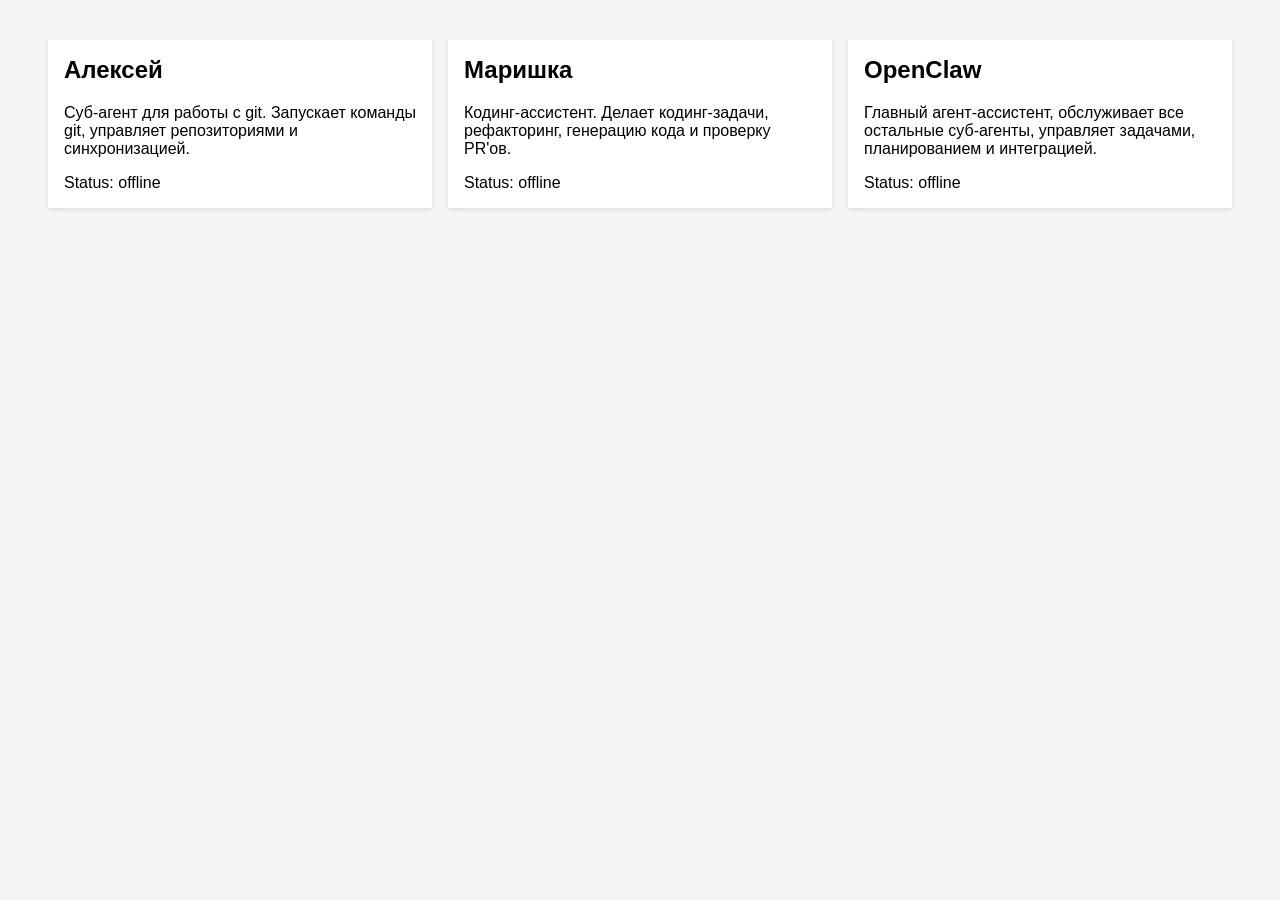
==== index.html @ 2d075dc1 "Add online/offline status display" ====
<!DOCTYPE html>
<html lang="ru">
<head>
  <meta charset="UTF-8">
  <title>Agents Site</title>
  <style>
    body {font-family: Arial, sans-serif; margin:0; padding:0; background:#f5f5f5;}
    .container {display:flex; max-width:1200px; margin:auto; padding:2rem;}
    .col {flex:1; background:#fff; margin:0.5rem; padding:1rem; box-shadow:0 2px 5px rgba(0,0,0,0.1);}
    h2 {margin-top:0;}
  </style>
</head>
<body>
  <div class="container">
    <div class="col">
      <h2>Алексей</h2>
      <p>Суб‑агент для работы с git. Запускает команды git, управляет репозиториями и синхронизацией.</p>
    </div>
    <div class="col">
      <h2>Маришка</h2>
      <p>Кодинг‑ассистент. Делает кодинг‑задачи, рефакторинг, генерацию кода и проверку PR'ов.</p>
    </div>
    <div class="col">
      <h2>OpenClaw</h2>
      <p>Главный агент‑ассистент, обслуживает все остальные суб‑агенты, управляет задачами, планированием и интеграцией.</p>
          </div>
    </div>
    <script>
      fetch('status.json')
        .then(r=>r.json())
        .then(status=>{
          document.querySelectorAll('.col').forEach(col=>{
            const agent = col.querySelector('h2').innerText.trim();
            const span = document.createElement('span');
            span.style.display='block';
            span.style.marginTop='0.5rem';
            const state = status[agent]||'offline';
            span.textContent = `Status: ${state}`;
            col.appendChild(span);
          });
        });
    </script>
</body>
</html>
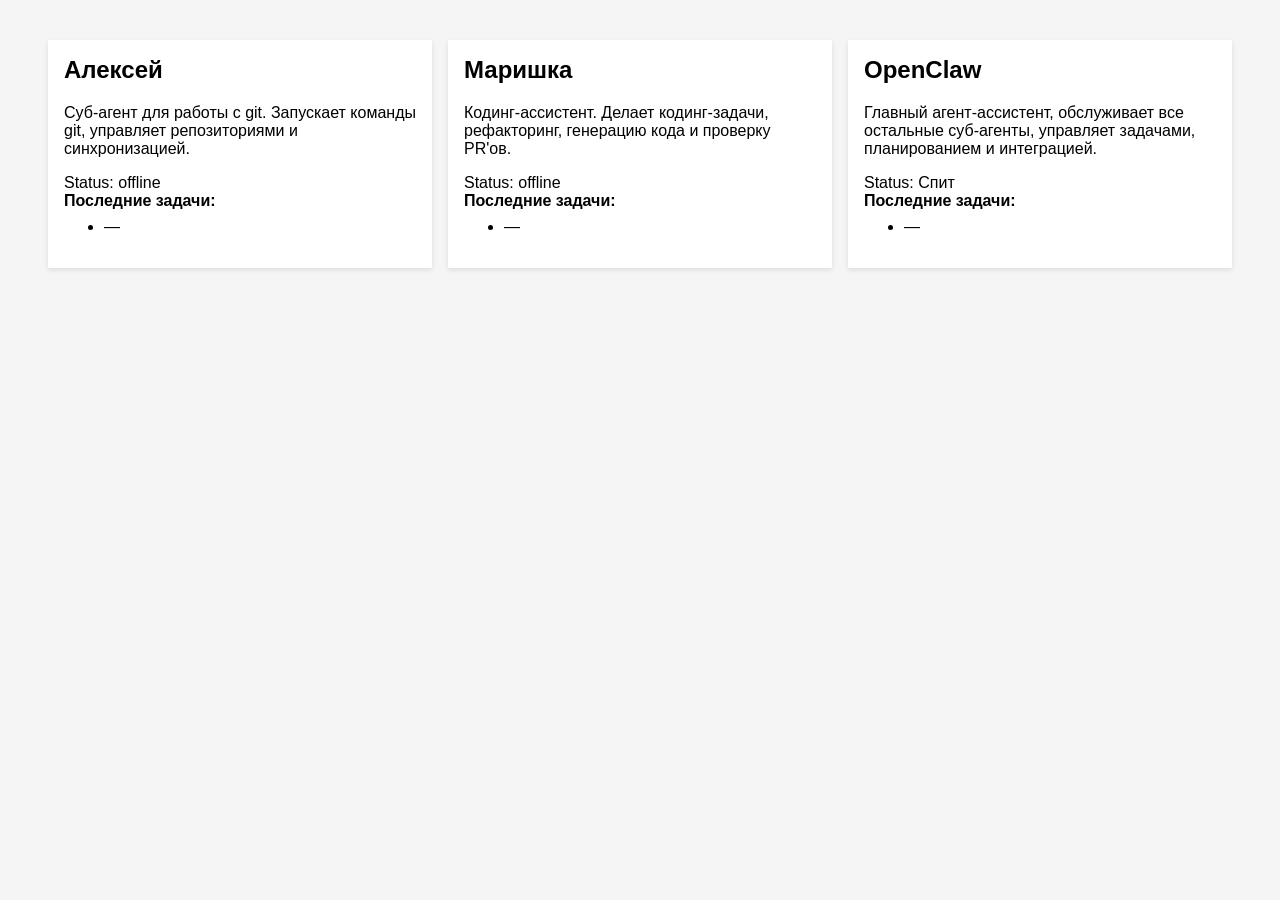
==== commit 21f415c5: "Show task columns with placeholders" ====
--- a/index.html
+++ b/index.html
@@ -26,6 +26,7 @@
           </div>
     </div>
     <script>
+      // Load status
       fetch('status.json')
         .then(r=>r.json())
         .then(status=>{
@@ -39,6 +40,33 @@
             col.appendChild(span);
           });
         });
+      // Load recent tasks (always show column)
+      fetch('tasks.json')
+        .then(r=>r.json())
+        .then(tasks=>{
+          document.querySelectorAll('.col').forEach(col=>{
+            const agent = col.querySelector('h2').innerText.trim();
+            const header = document.createElement('strong');
+            header.textContent='Последние задачи:';
+            col.appendChild(header);
+            const list = document.createElement('ul');
+            list.style.marginTop='0.5rem';
+            const arr = tasks[agent]||[];
+            // Populate list (may be empty)
+            arr.forEach(item=>{
+              const li = document.createElement('li');
+              li.textContent = item;
+              list.appendChild(li);
+            });
+            // If no tasks, add placeholder
+            if(arr.length===0){
+              const li = document.createElement('li');
+              li.textContent='—';
+              list.appendChild(li);
+            }
+            col.appendChild(list);
+          });
+        });
     </script>
 </body>
 </html>
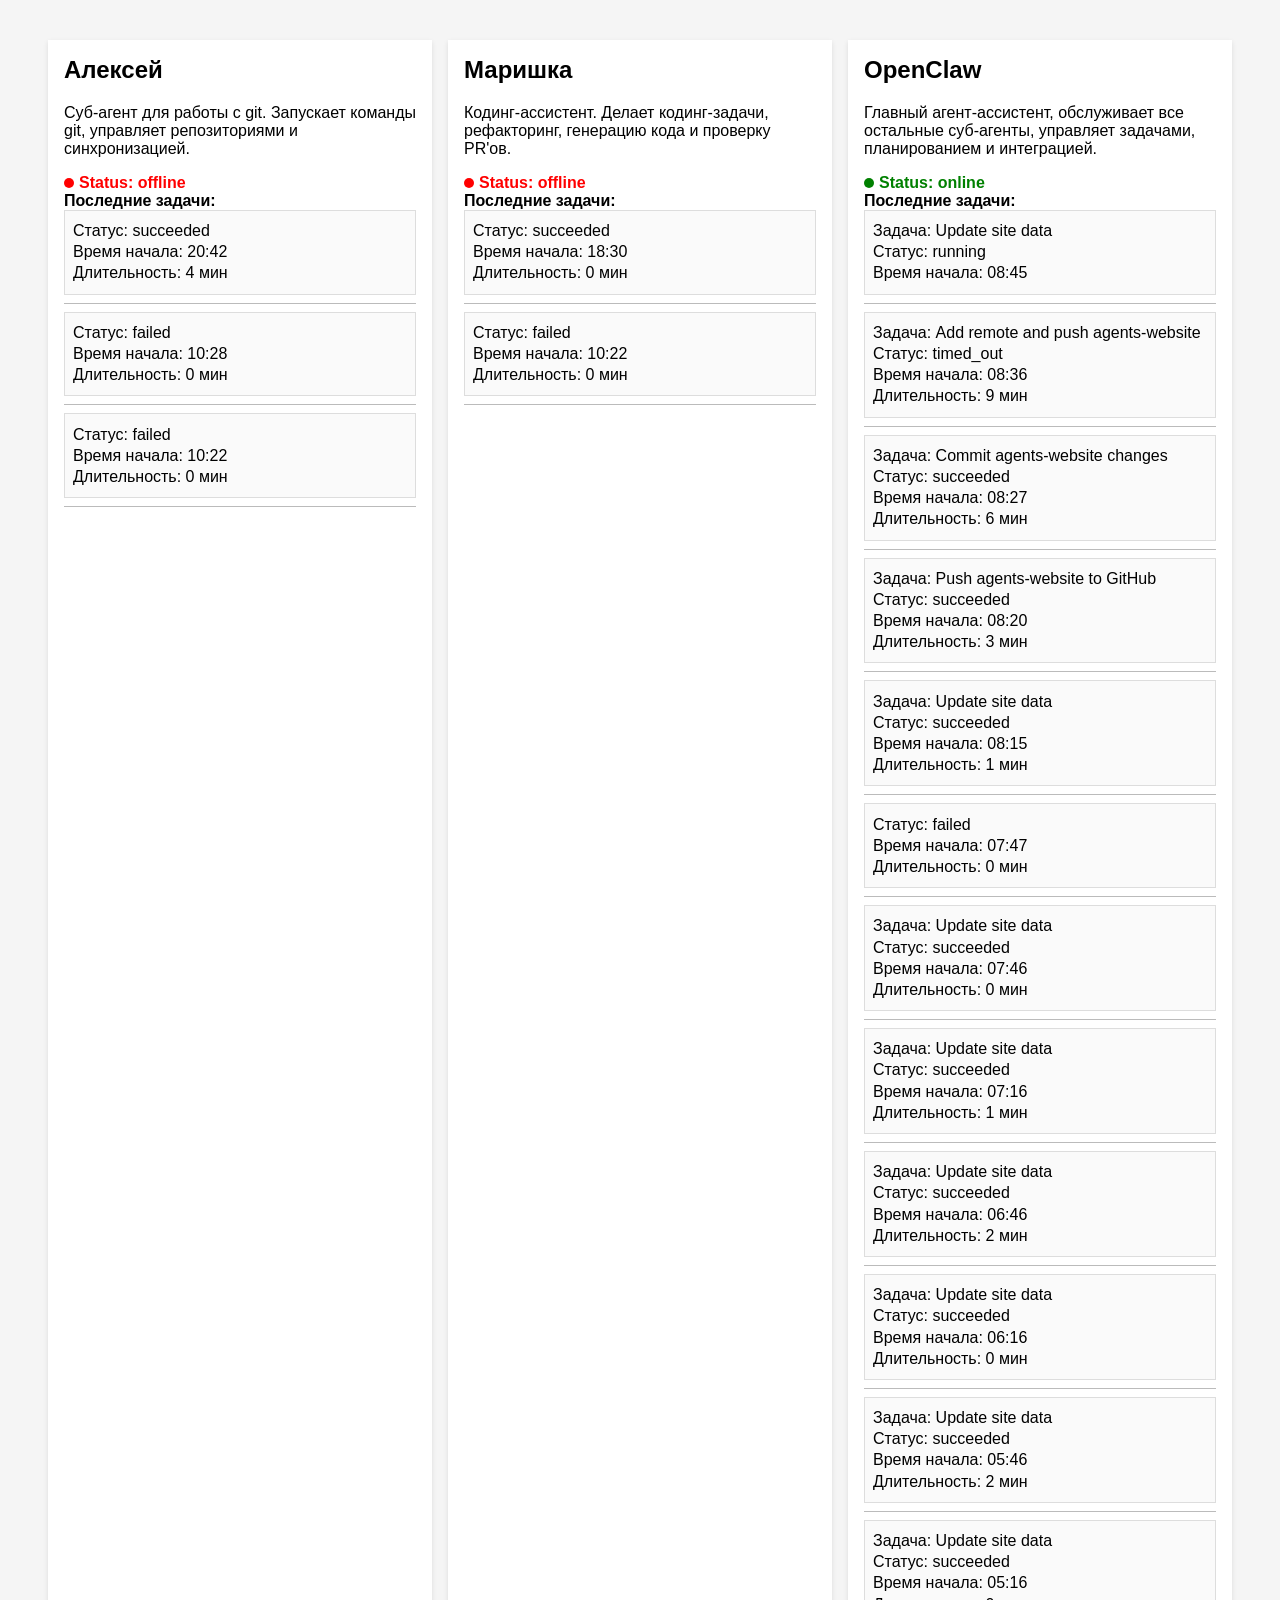
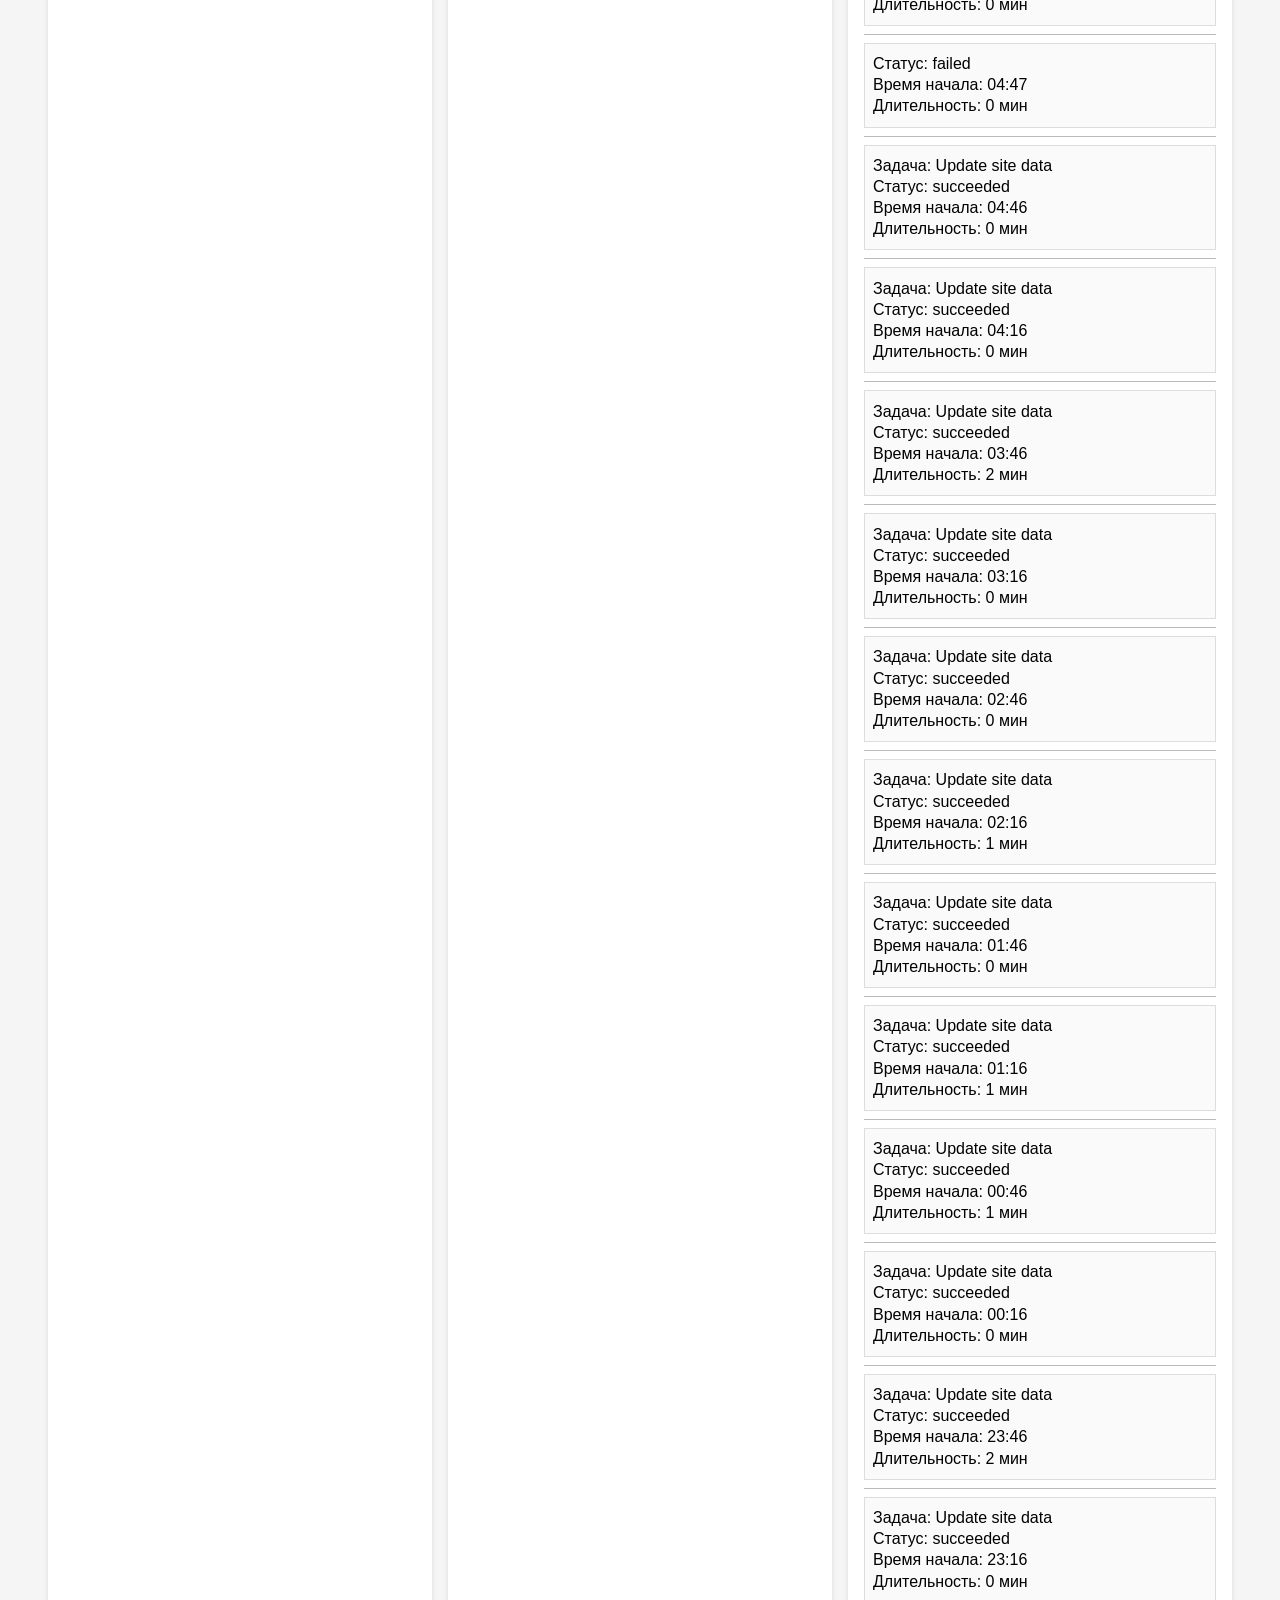
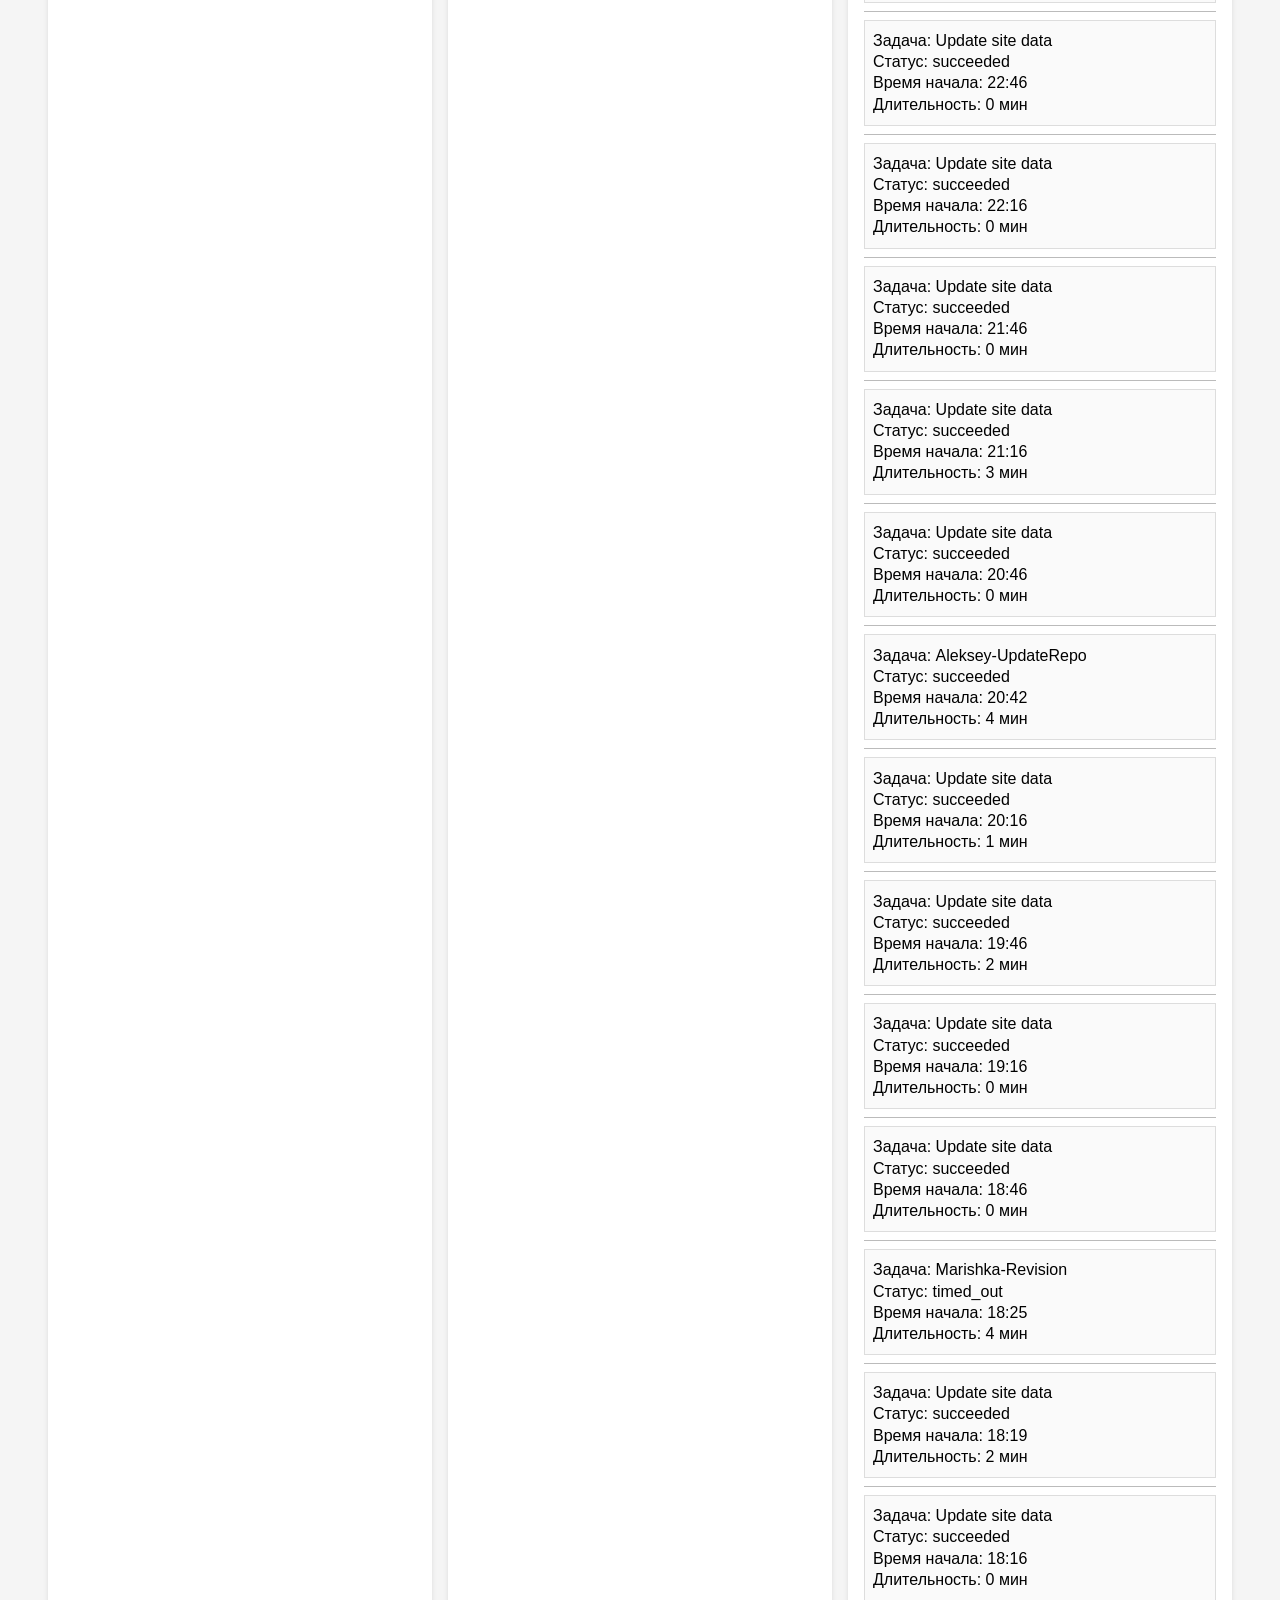
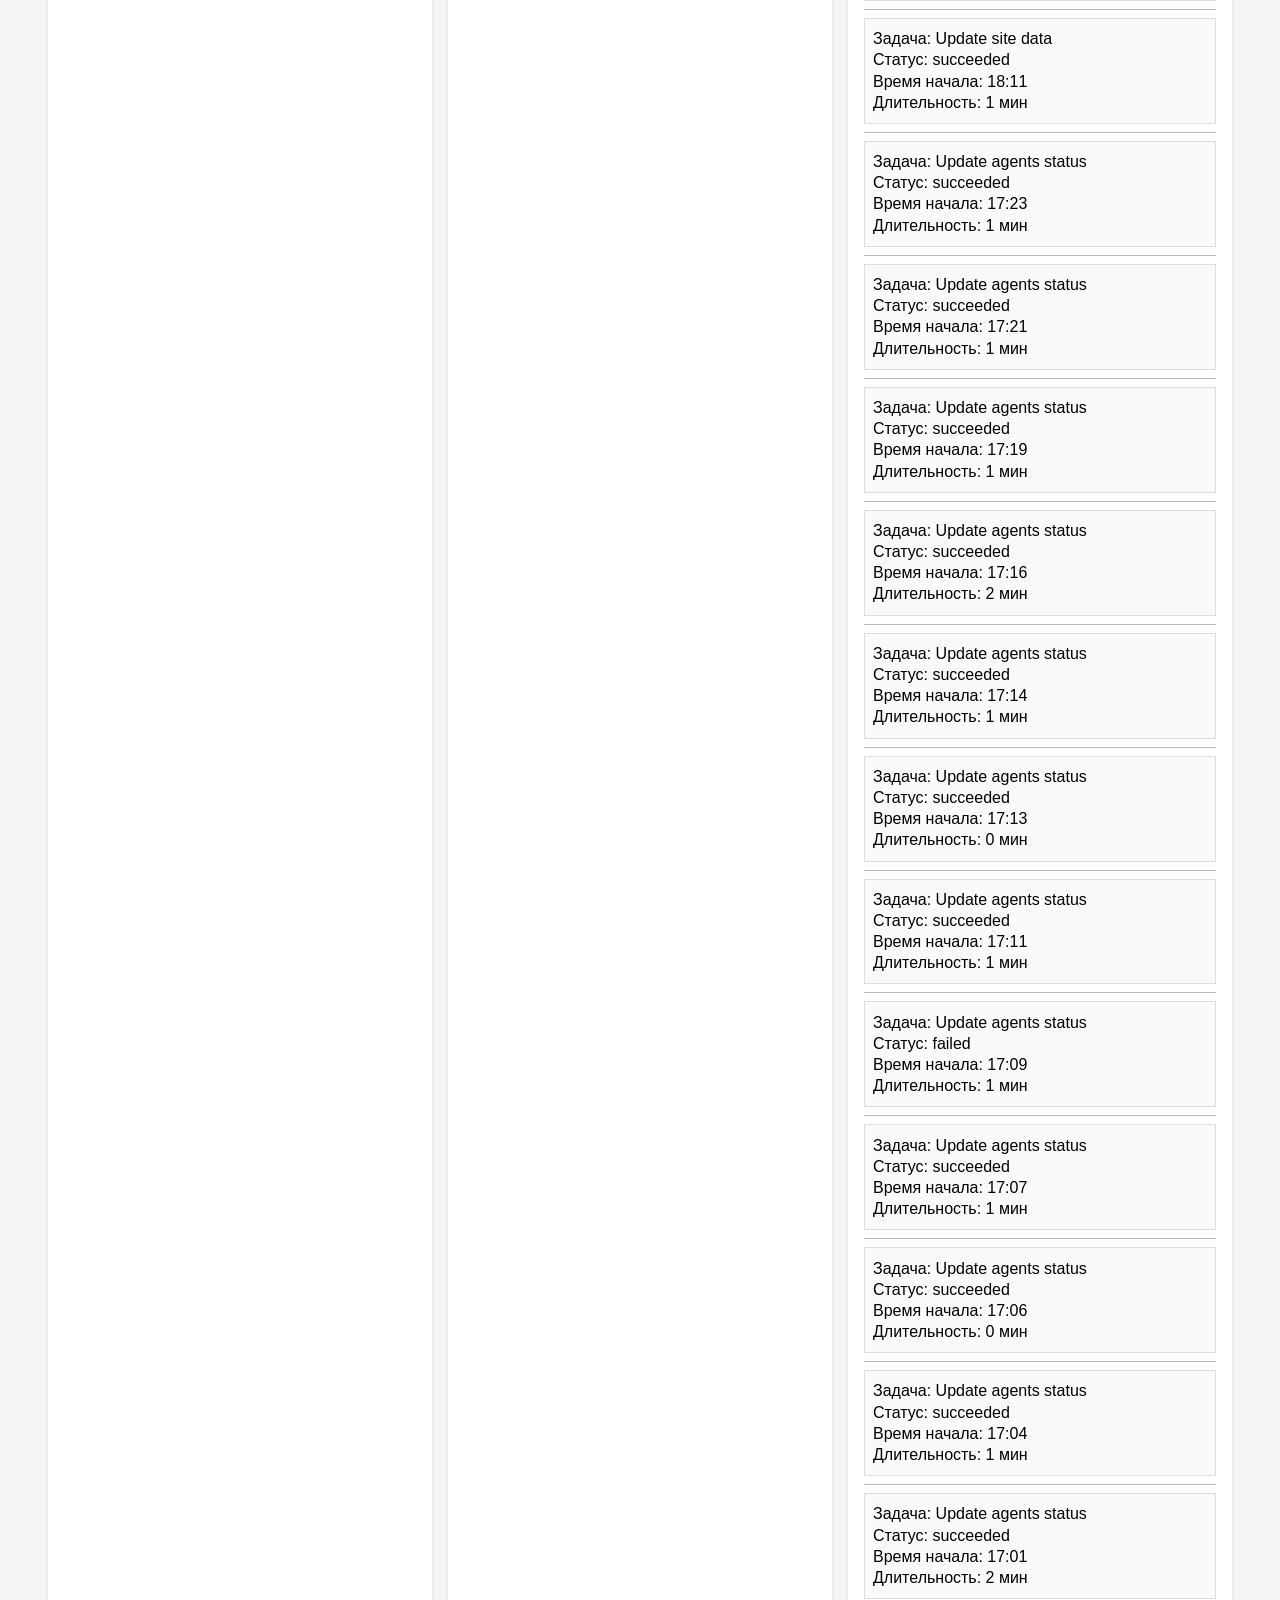
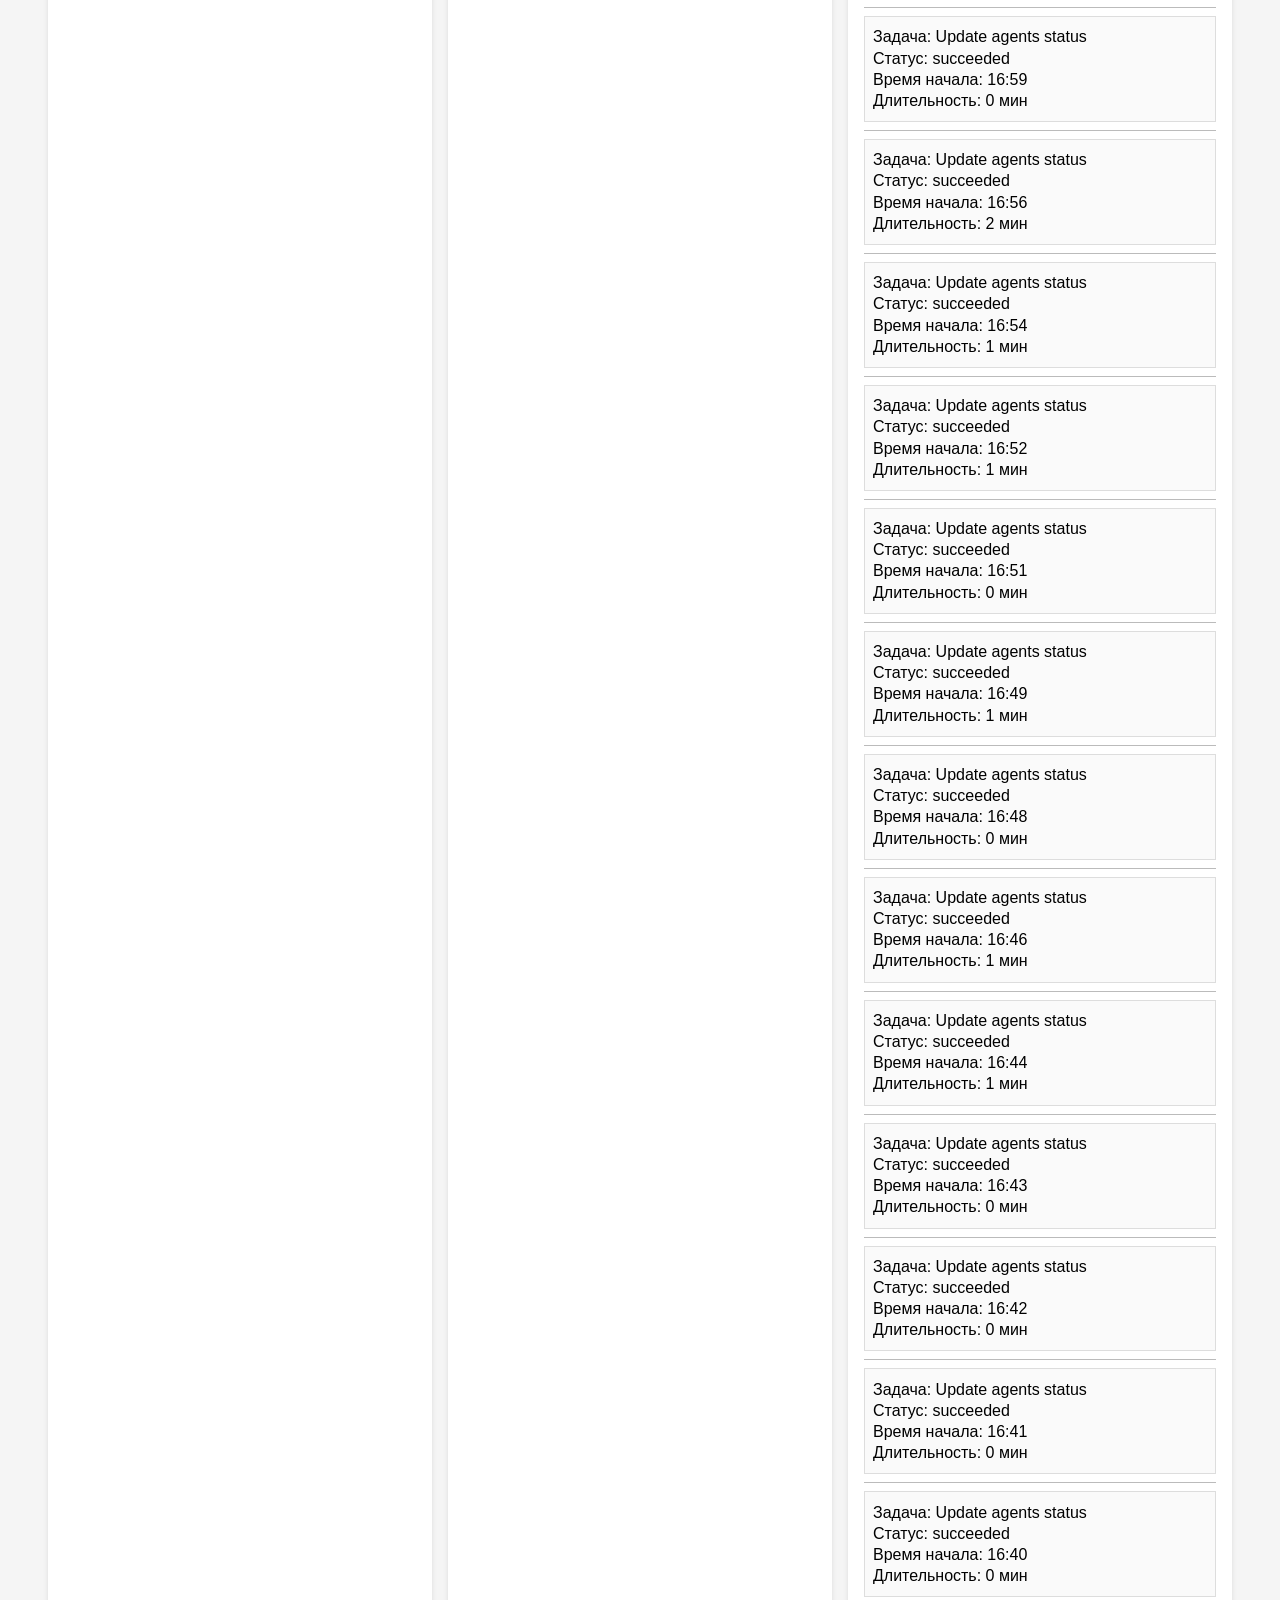
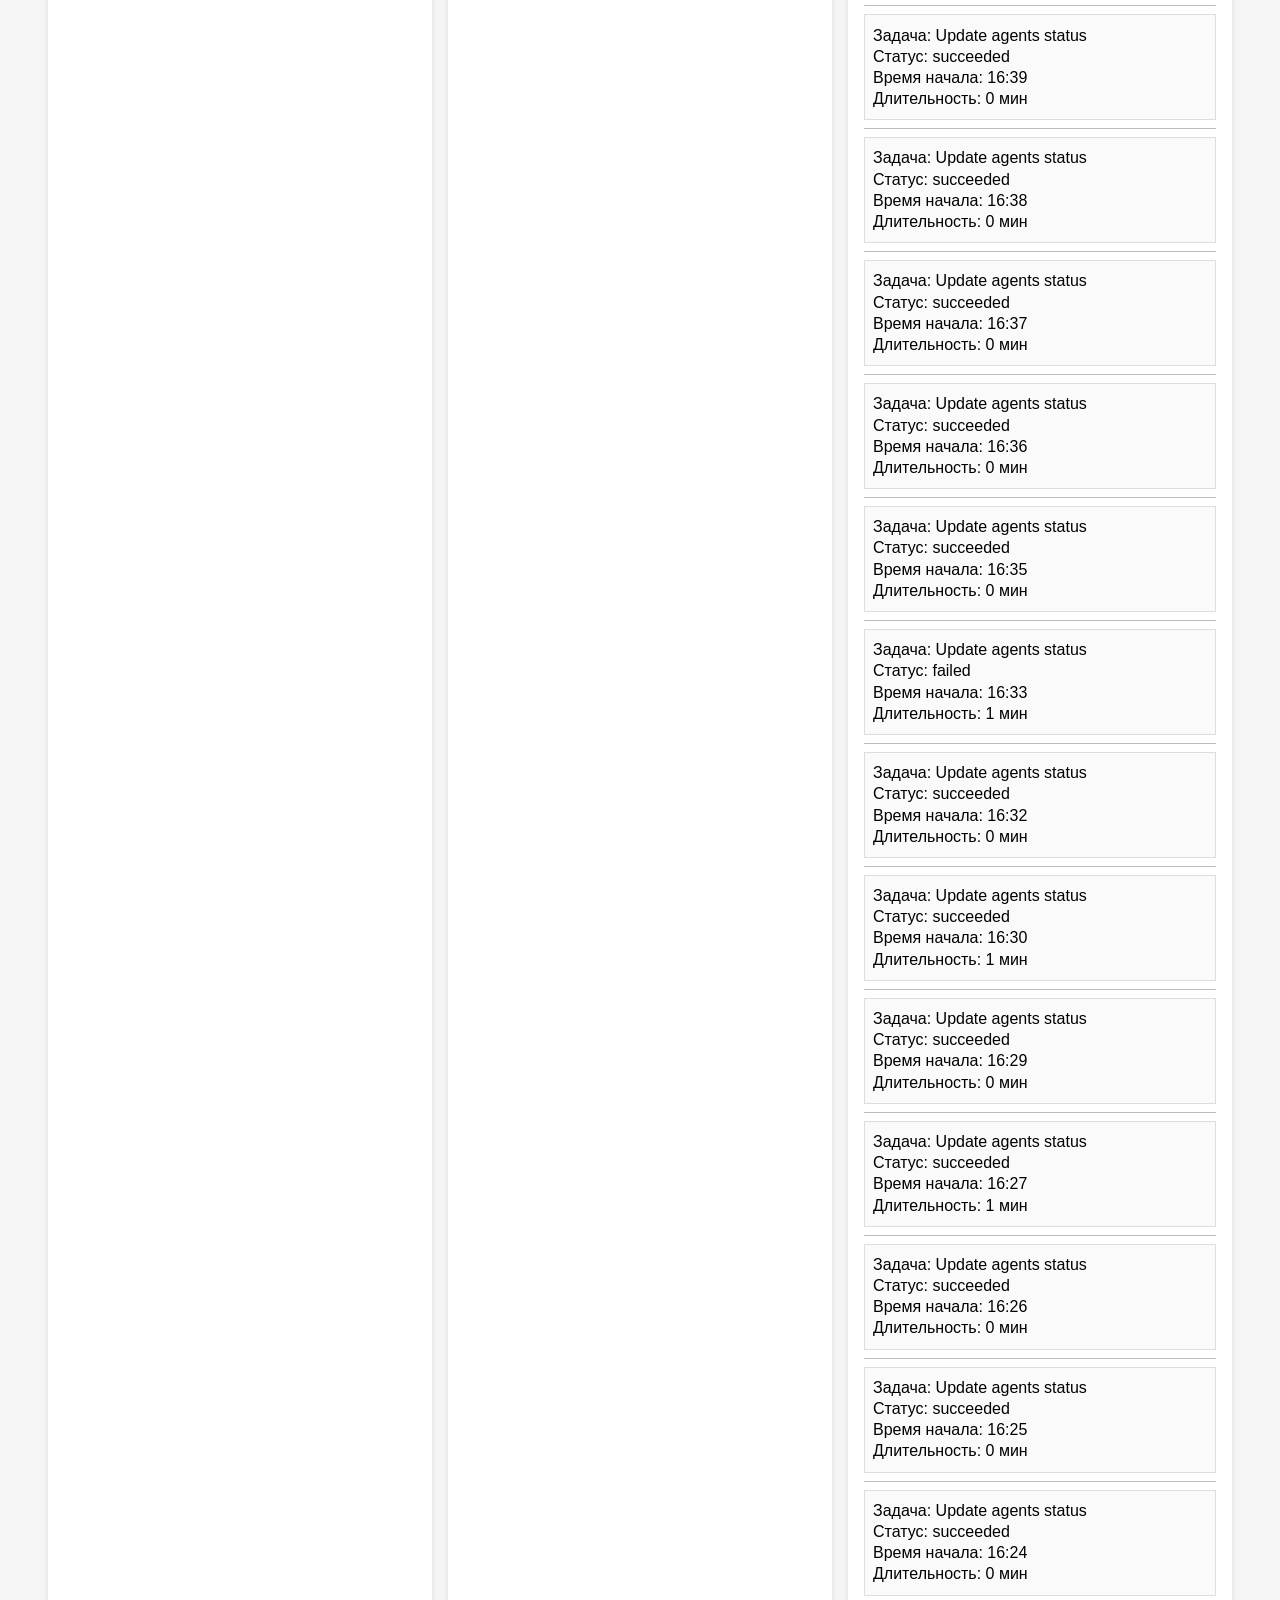
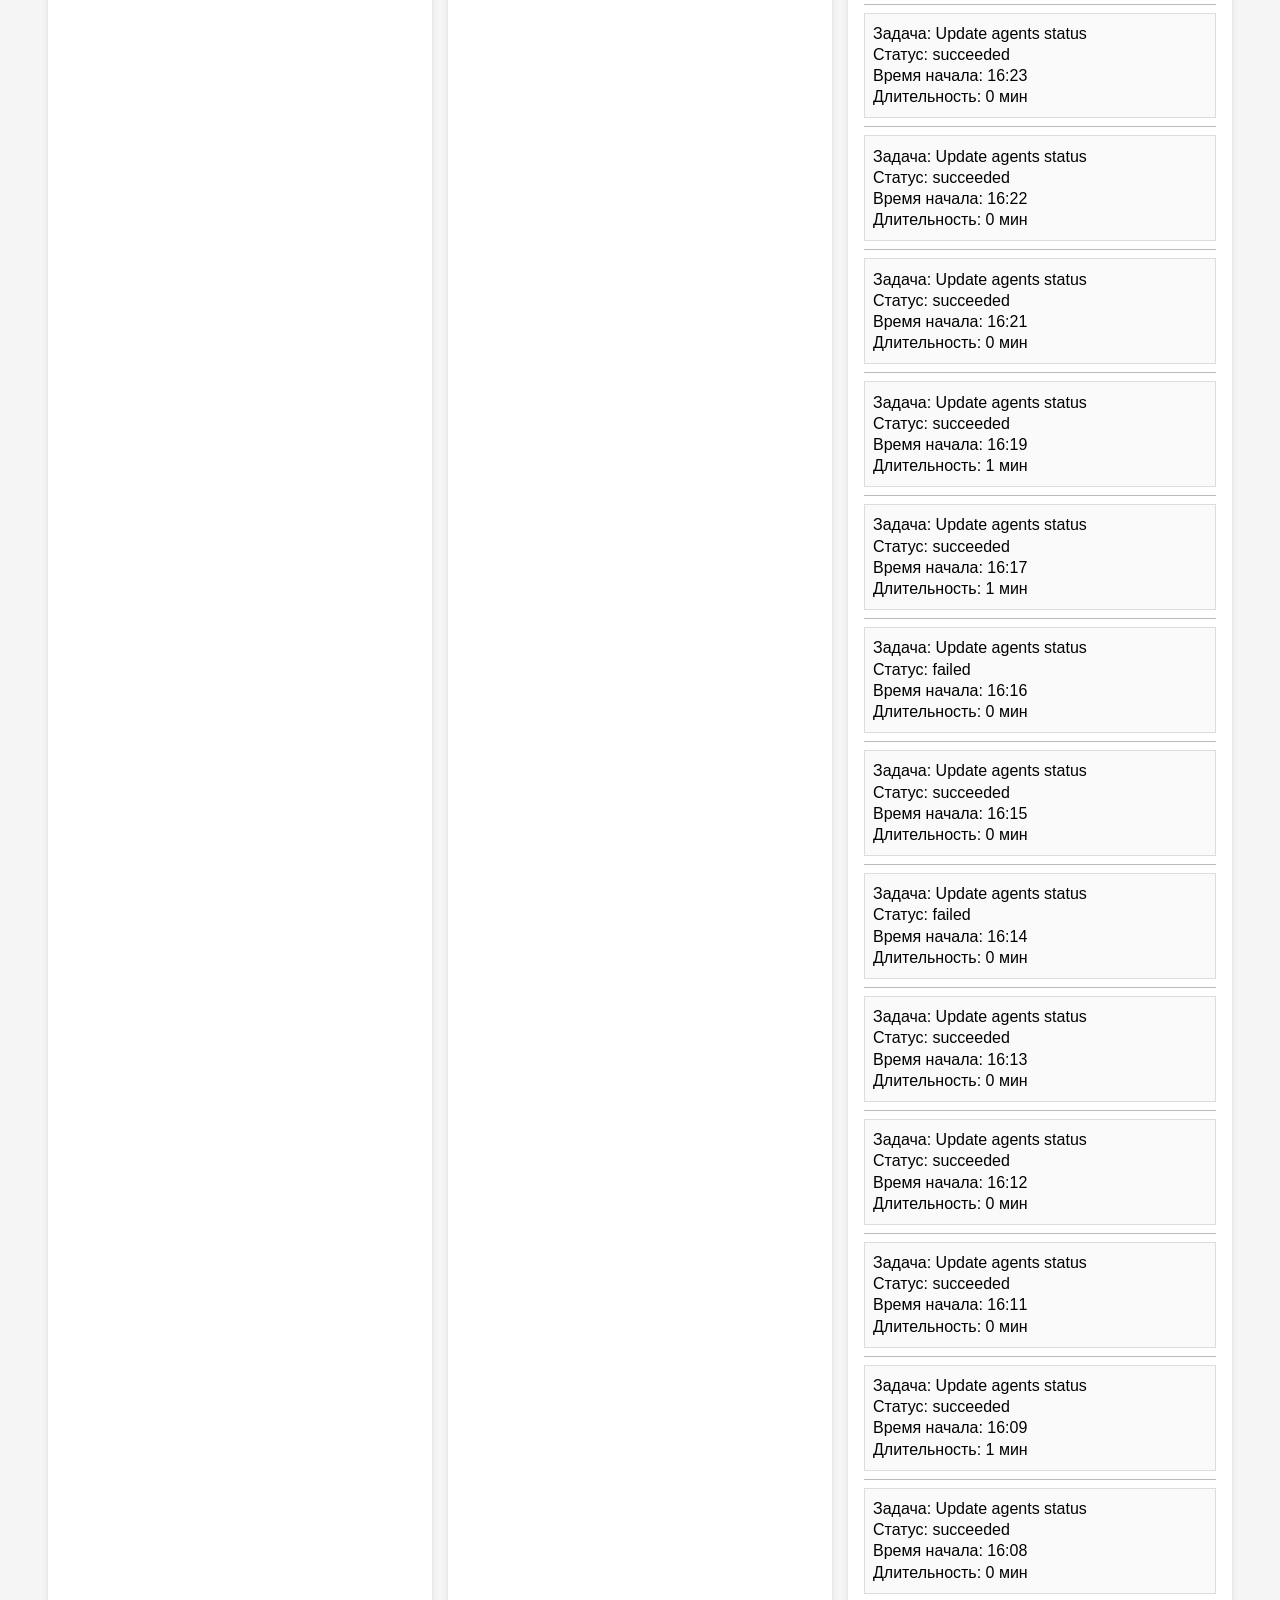
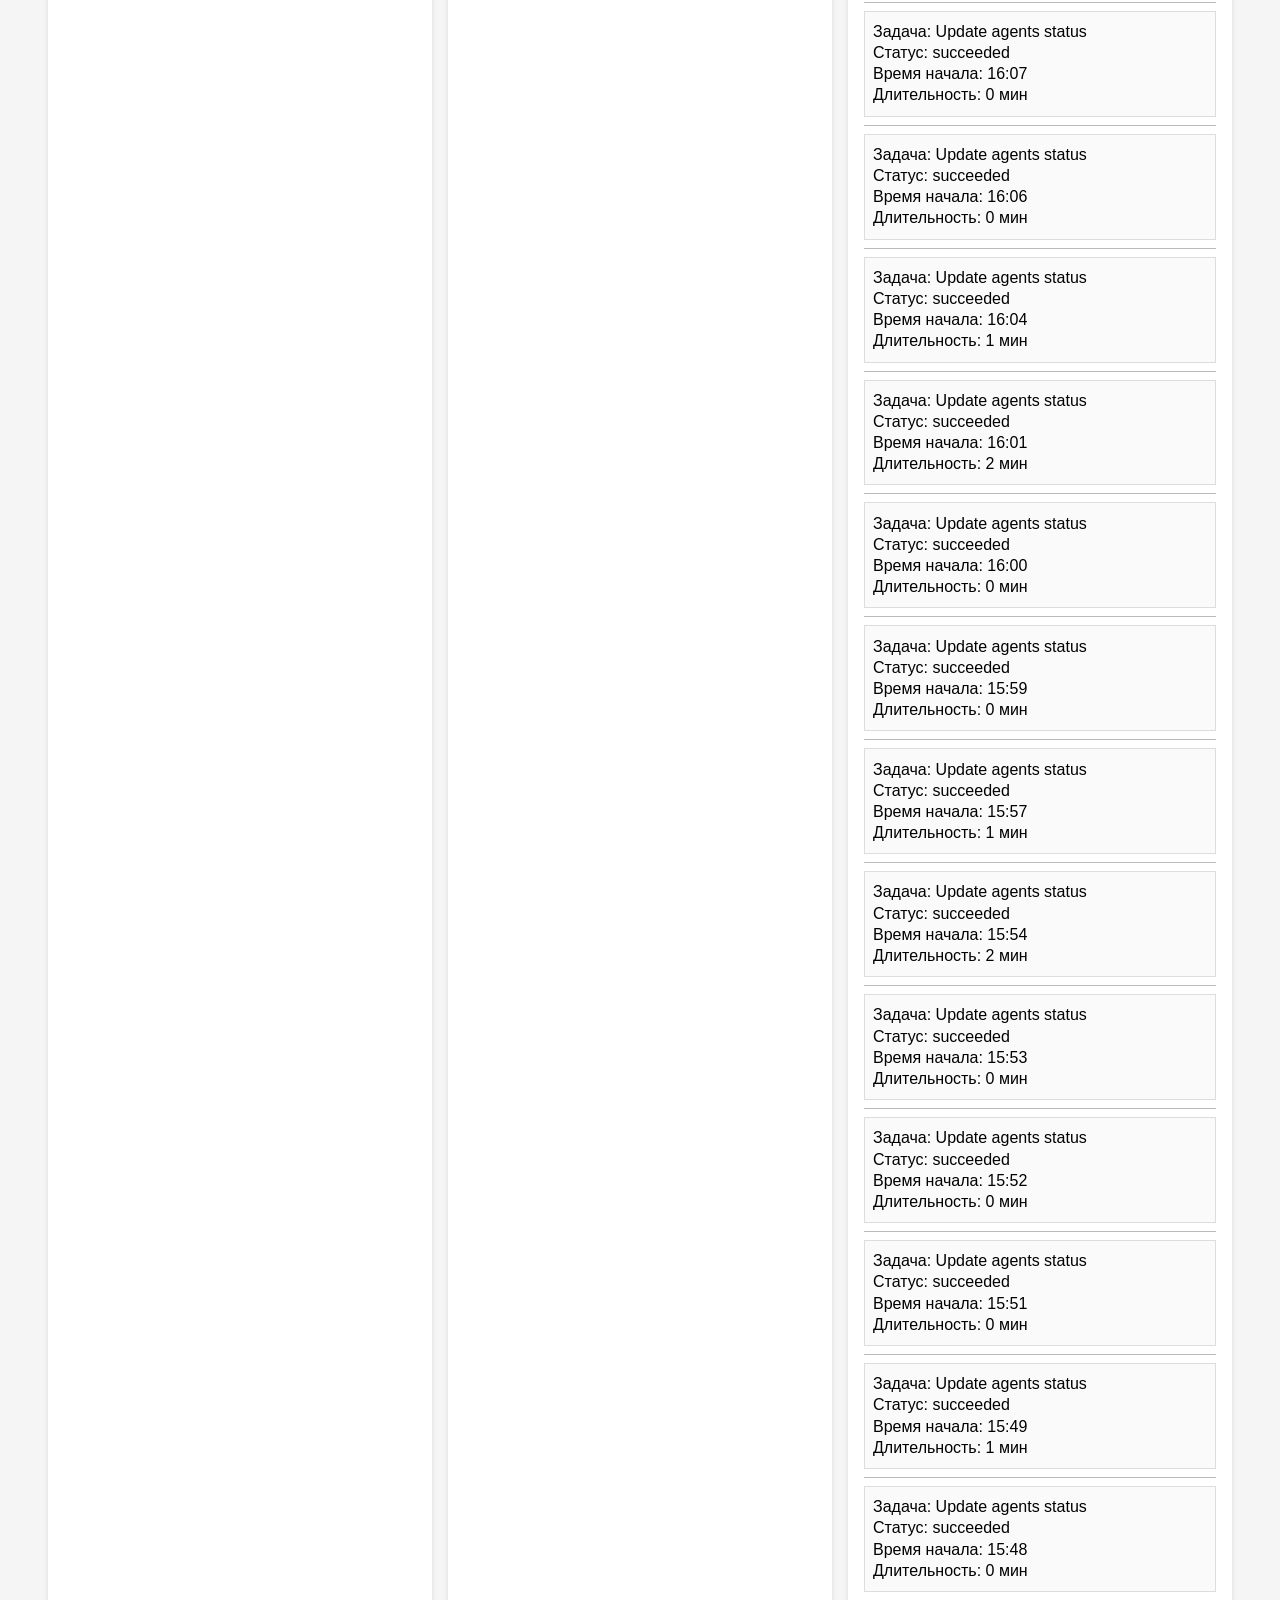
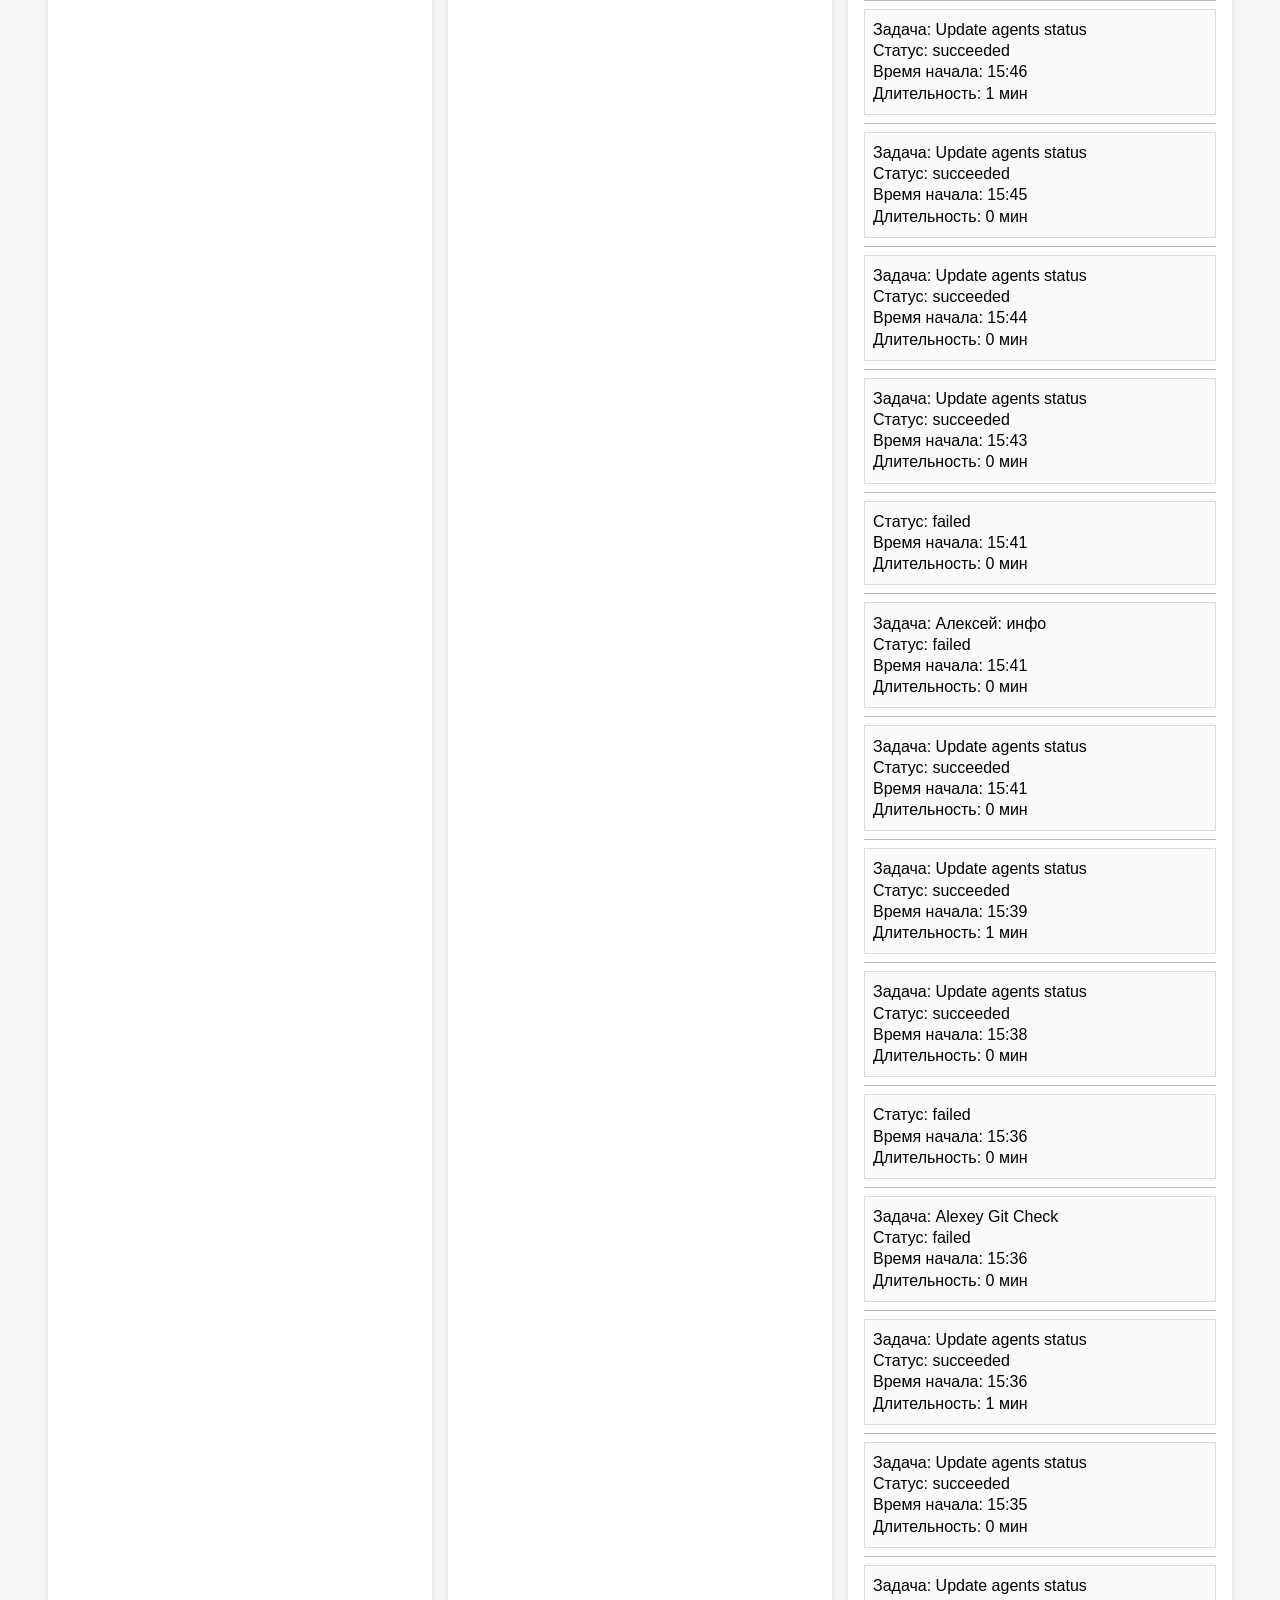
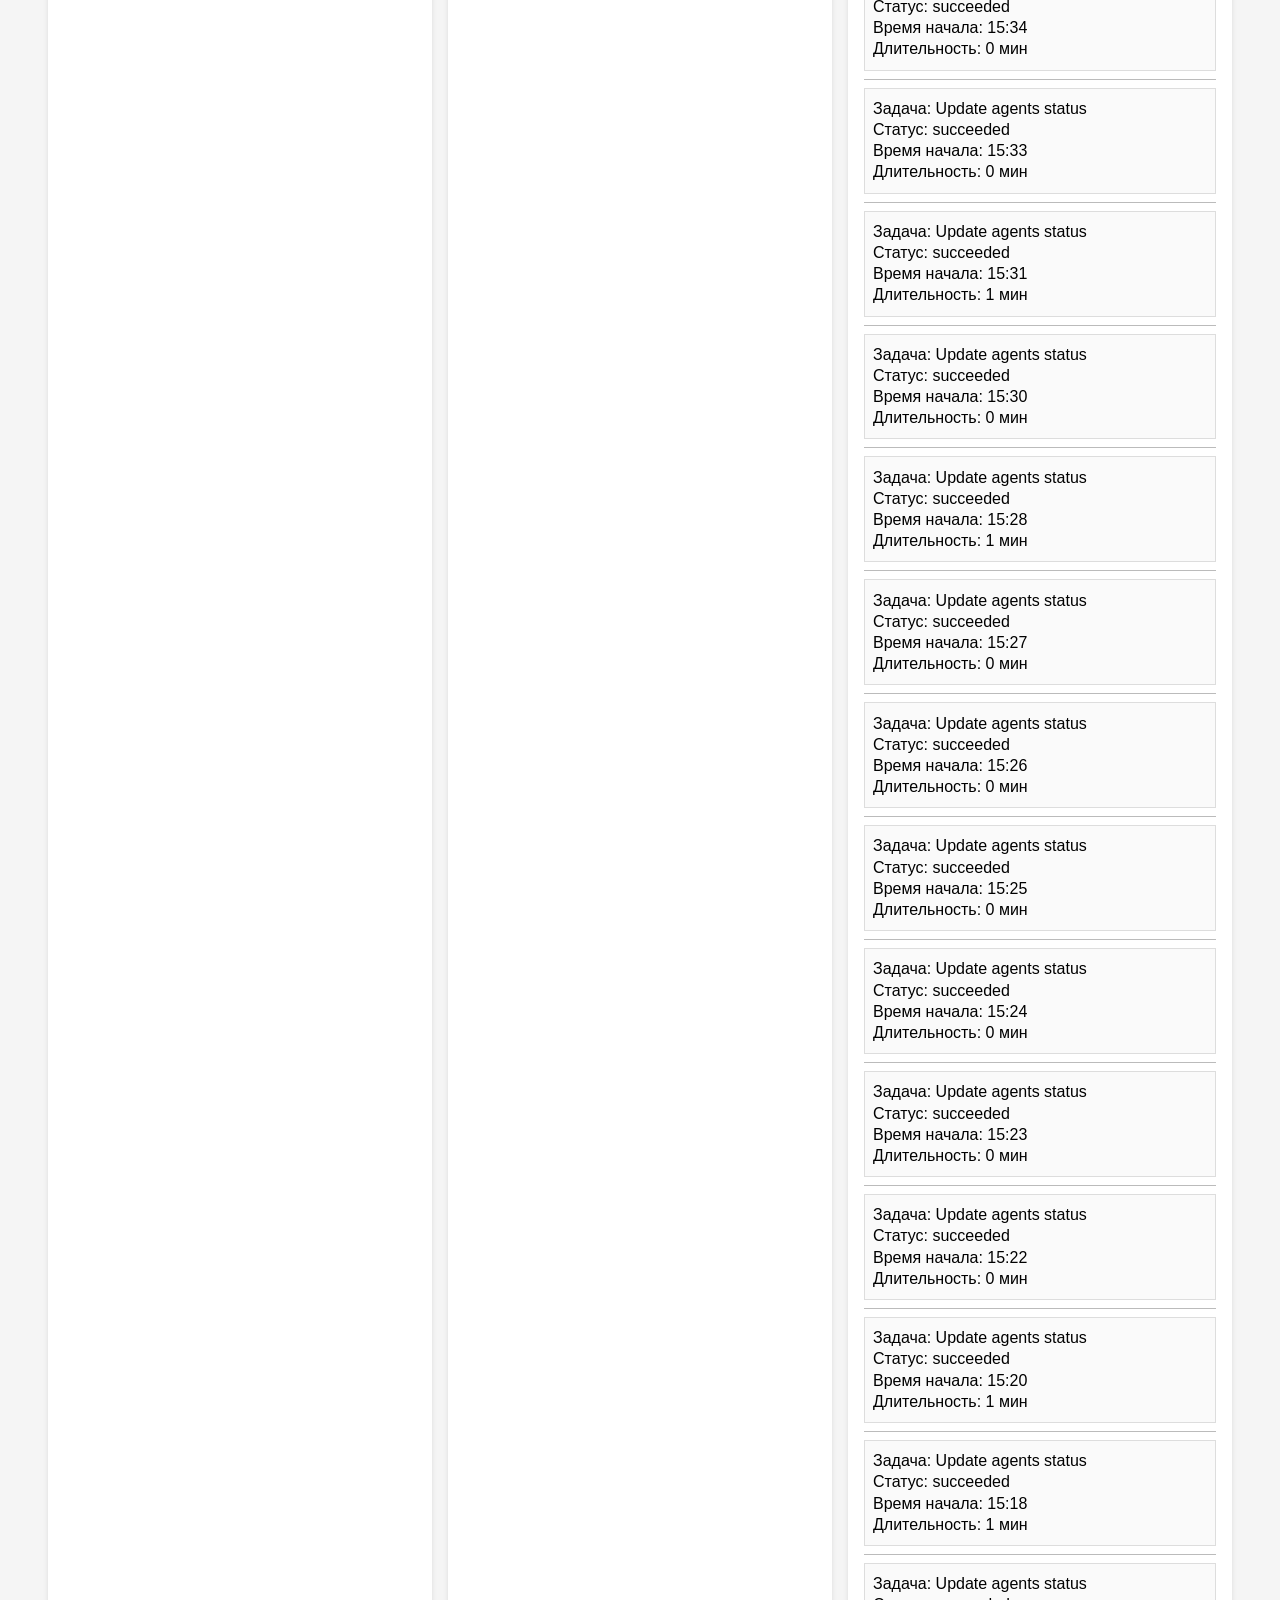
==== commit a67cc356: "Add project files to dev branch" ====
--- a/index.html
+++ b/index.html
@@ -7,64 +7,109 @@
     body {font-family: Arial, sans-serif; margin:0; padding:0; background:#f5f5f5;}
     .container {display:flex; max-width:1200px; margin:auto; padding:2rem;}
     .col {flex:1; background:#fff; margin:0.5rem; padding:1rem; box-shadow:0 2px 5px rgba(0,0,0,0.1);}
+    .status {font-weight:bold; margin-top:0.5rem; display:flex; align-items:center;}
+        .status::before {content:''; display:inline-block; width:10px; height:10px; border-radius:50%; margin-right:5px; background-color:gray;}
+        .status.online::before {background-color:green;}
+        .status.offline::before {background-color:red;}
+        .status.inWork::before {background-color:purple;}
+    .status.online {color:green;}
+    .status.offline {color:red;}
+    .status.inWork {color:purple;}
     h2 {margin-top:0;}
+    .task-block {border:1px solid #ddd; padding:0.5rem; margin-bottom:0.5rem; background:#fafafa;}
+    .task-block p {margin:0.2rem 0;}
+    .task-sep {border-top:1px solid #bbb; margin:0.5rem 0;}
   </style>
 </head>
 <body>
   <div class="container">
     <div class="col">
-      <h2>Алексей</h2>
-      <p>Суб‑агент для работы с git. Запускает команды git, управляет репозиториями и синхронизацией.</p>
+      <div class="info">
+        <h2>Алексей</h2>
+        <p>Суб‑агент для работы с git. Запускает команды git, управляет репозиториями и синхронизацией.</p>
+      </div>
+      <div class="status"></div>
+      <div class="tasks"></div>
     </div>
     <div class="col">
-      <h2>Маришка</h2>
-      <p>Кодинг‑ассистент. Делает кодинг‑задачи, рефакторинг, генерацию кода и проверку PR'ов.</p>
+      <div class="info">
+        <h2>Маришка</h2>
+        <p>Кодинг‑ассистент. Делает кодинг‑задачи, рефакторинг, генерацию кода и проверку PR'ов.</p>
+      </div>
+      <div class="status"></div>
+      <div class="tasks"></div>
     </div>
     <div class="col">
-      <h2>OpenClaw</h2>
-      <p>Главный агент‑ассистент, обслуживает все остальные суб‑агенты, управляет задачами, планированием и интеграцией.</p>
-          </div>
+      <div class="info">
+        <h2>OpenClaw</h2>
+        <p>Главный агент‑ассистент, обслуживает все остальные суб‑агенты, управляет задачами, планированием и интеграцией.</p>
+      </div>
+      <div class="status"></div>
+      <div class="tasks"></div>
+    </div>
     </div>
     <script>
-      // Load status
+      // Load status and apply color classes
       fetch('status.json')
         .then(r=>r.json())
         .then(status=>{
           document.querySelectorAll('.col').forEach(col=>{
             const agent = col.querySelector('h2').innerText.trim();
-            const span = document.createElement('span');
-            span.style.display='block';
-            span.style.marginTop='0.5rem';
             const state = status[agent]||'offline';
-            span.textContent = `Status: ${state}`;
-            col.appendChild(span);
+            const statusDiv = col.querySelector('.status');
+            statusDiv.textContent = `Status: ${state}`;
+            statusDiv.className = 'status ' + state; // preserve base class and add state
           });
         });
-      // Load recent tasks (always show column)
-      fetch('tasks.json')
+      // Load recent tasks with human‑readable details
+      fetch('agents_tasks_detail_human.json')
         .then(r=>r.json())
         .then(tasks=>{
           document.querySelectorAll('.col').forEach(col=>{
             const agent = col.querySelector('h2').innerText.trim();
+            const tasksDiv = col.querySelector('.tasks');
             const header = document.createElement('strong');
             header.textContent='Последние задачи:';
-            col.appendChild(header);
-            const list = document.createElement('ul');
-            list.style.marginTop='0.5rem';
+            tasksDiv.appendChild(header);
+            const container = document.createElement('div');
             const arr = tasks[agent]||[];
-            // Populate list (may be empty)
+            // Populate with detailed blocks
             arr.forEach(item=>{
-              const li = document.createElement('li');
-              li.textContent = item;
-              list.appendChild(li);
+              const block = document.createElement('div');
+              block.className = 'task-block';
+              if(item.label){
+                const p = document.createElement('p');
+                p.textContent = `Задача: ${item.label}`;
+                block.appendChild(p);
+              }
+              if(item.status){
+                const p = document.createElement('p');
+                p.textContent = `Статус: ${item.status}`;
+                block.appendChild(p);
+              }
+              if(item.startedAt){
+                const p = document.createElement('p');
+                p.textContent = `Время начала: ${item.startedAt}`;
+                block.appendChild(p);
+              }
+              if(item.durationMin !== undefined && item.durationMin !== null){
+                const p = document.createElement('p');
+                p.textContent = `Длительность: ${item.durationMin} мин`;
+                block.appendChild(p);
+              }
+              container.appendChild(block);
+              // separator line
+              const sep = document.createElement('div');
+              sep.className = 'task-sep';
+              container.appendChild(sep);
             });
             // If no tasks, add placeholder
             if(arr.length===0){
-              const li = document.createElement('li');
-              li.textContent='—';
-              list.appendChild(li);
+              const placeholder = document.createElement('p');
+              placeholder.textContent = '—';
+              container.appendChild(placeholder);
             }
-            col.appendChild(list);
+            tasksDiv.appendChild(container);
           });
         });
     </script>
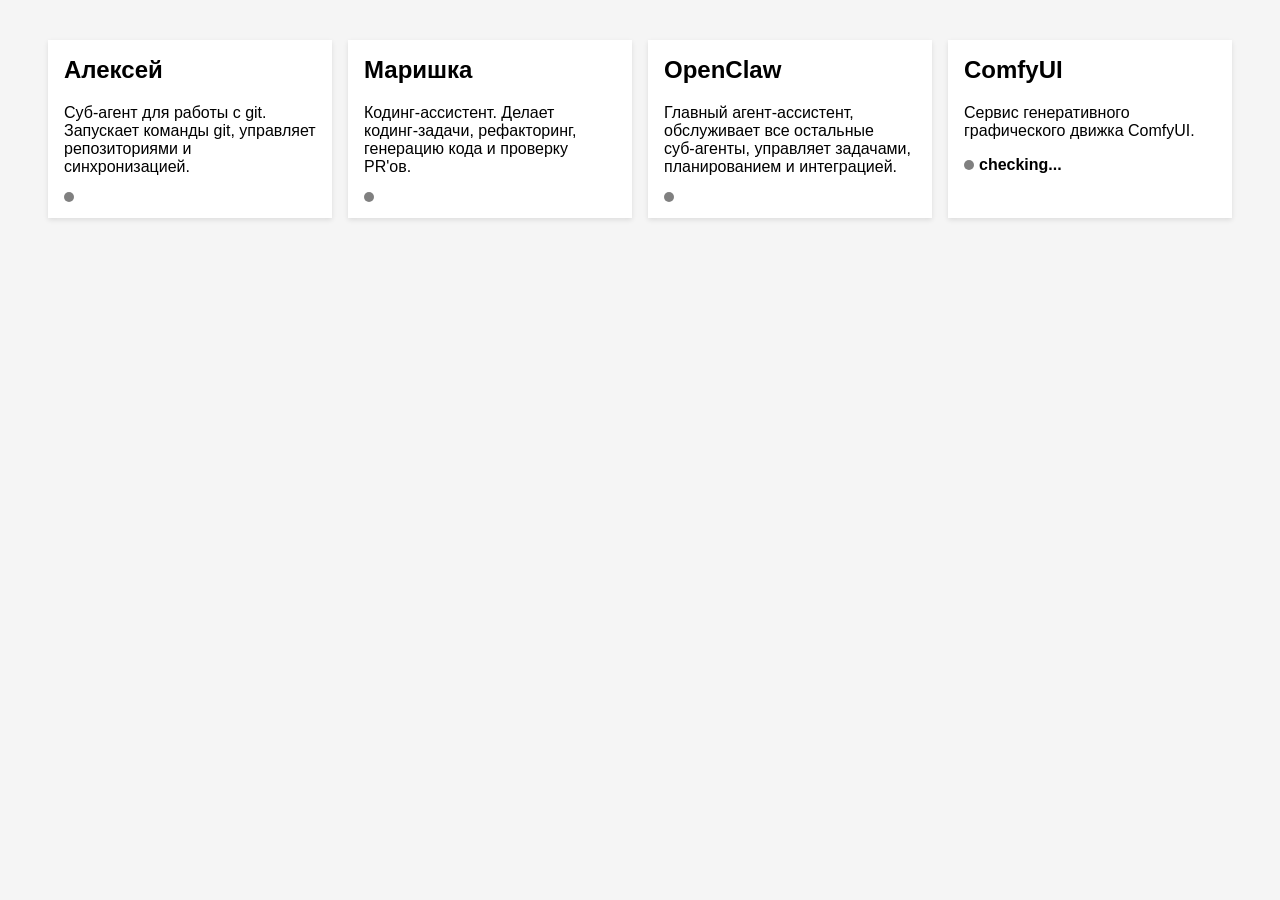
==== commit a5c694f6: "Add full agents-website project (HTML, data, scripts, service, README, INSTRUCTIONS, etc.)" ====
--- a/index.html
+++ b/index.html
@@ -47,10 +47,18 @@
       <div class="status"></div>
       <div class="tasks"></div>
     </div>
+    <div class="col">
+      <div class="info">
+        <h2>ComfyUI</h2>
+        <p>Сервис генеративного графического движка ComfyUI.</p>
+      </div>
+      <div class="status" id="comfyui-status">checking...</div>
+      <div class="tasks"></div>
+    </div>
     </div>
     <script>
       // Load status and apply color classes
-      fetch('status.json')
+      fetch('data/status.json')
         .then(r=>r.json())
         .then(status=>{
           document.querySelectorAll('.col').forEach(col=>{
@@ -62,7 +70,7 @@
           });
         });
       // Load recent tasks with human‑readable details
-      fetch('agents_tasks_detail_human.json')
+      fetch('data/agents_tasks_detail_human.json')
         .then(r=>r.json())
         .then(tasks=>{
           document.querySelectorAll('.col').forEach(col=>{
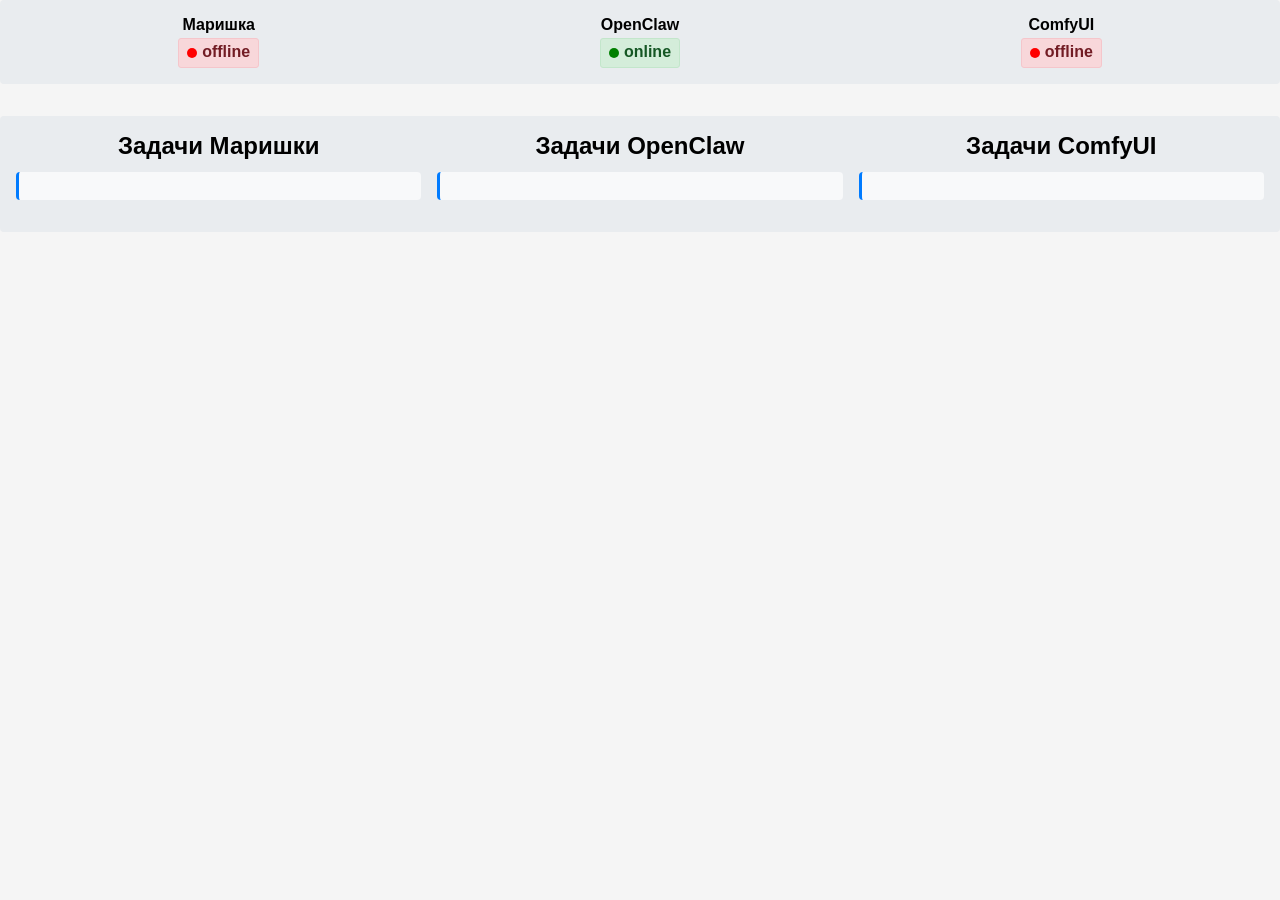
==== commit cf0d6e4f: "Update INSTRUCTIONS.md, index.html and CSS to reflect new UI layout and tasks bar; add new assets, J" ====
--- a/index.html
+++ b/index.html
@@ -3,123 +3,53 @@
 <head>
   <meta charset="UTF-8">
   <title>Agents Site</title>
-  <style>
-    body {font-family: Arial, sans-serif; margin:0; padding:0; background:#f5f5f5;}
-    .container {display:flex; max-width:1200px; margin:auto; padding:2rem;}
-    .col {flex:1; background:#fff; margin:0.5rem; padding:1rem; box-shadow:0 2px 5px rgba(0,0,0,0.1);}
-    .status {font-weight:bold; margin-top:0.5rem; display:flex; align-items:center;}
-        .status::before {content:''; display:inline-block; width:10px; height:10px; border-radius:50%; margin-right:5px; background-color:gray;}
-        .status.online::before {background-color:green;}
-        .status.offline::before {background-color:red;}
-        .status.inWork::before {background-color:purple;}
-    .status.online {color:green;}
-    .status.offline {color:red;}
-    .status.inWork {color:purple;}
-    h2 {margin-top:0;}
-    .task-block {border:1px solid #ddd; padding:0.5rem; margin-bottom:0.5rem; background:#fafafa;}
-    .task-block p {margin:0.2rem 0;}
-    .task-sep {border-top:1px solid #bbb; margin:0.5rem 0;}
-  </style>
+  <link rel="stylesheet" href="css/styles.css">
 </head>
 <body>
-  <div class="container">
-    <div class="col">
+  <!-- Блок статуса -->
+  <div class="status-bar">
+    <div class="status-item">
+      <div>Маришка</div>
+      <div class="status" id="status-mariska">checking...</div>
+    </div>
+    <div class="status-item">
+      <div>OpenClaw</div>
+      <div class="status" id="status-openclaw">checking...</div>
+    </div>
+    <div class="status-item">
+      <div>ComfyUI</div>
+      <div class="status" id="status-comfyui">checking...</div>
+    </div>
+  </div>
+
+  <!-- Блок задач -->
+  <div class="status-bar tasks-bar">
+    <div class="status-item">
       <div class="info">
-        <h2>Алексей</h2>
-        <p>Суб‑агент для работы с git. Запускает команды git, управляет репозиториями и синхронизацией.</p>
+        <h2>Задачи Маришки</h2>
       </div>
-      <div class="status"></div>
-      <div class="tasks"></div>
+      <div class="tasks-section">
+        <div class="tasks"></div>
+      </div>
     </div>
-    <div class="col">
+    <div class="status-item">
       <div class="info">
-        <h2>Маришка</h2>
-        <p>Кодинг‑ассистент. Делает кодинг‑задачи, рефакторинг, генерацию кода и проверку PR'ов.</p>
+        <h2>Задачи OpenClaw</h2>
       </div>
-      <div class="status"></div>
-      <div class="tasks"></div>
+      <div class="tasks-section">
+        <div class="tasks"></div>
+      </div>
     </div>
-    <div class="col">
+    <div class="status-item">
       <div class="info">
-        <h2>OpenClaw</h2>
-        <p>Главный агент‑ассистент, обслуживает все остальные суб‑агенты, управляет задачами, планированием и интеграцией.</p>
+        <h2>Задачи ComfyUI</h2>
       </div>
-      <div class="status"></div>
-      <div class="tasks"></div>
+      <div class="tasks-section">
+        <div class="tasks"></div>
+      </div>
     </div>
-    <div class="col">
-      <div class="info">
-        <h2>ComfyUI</h2>
-        <p>Сервис генеративного графического движка ComfyUI.</p>
-      </div>
-      <div class="status" id="comfyui-status">checking...</div>
-      <div class="tasks"></div>
-    </div>
-    </div>
-    <script>
-      // Load status and apply color classes
-      fetch('data/status.json')
-        .then(r=>r.json())
-        .then(status=>{
-          document.querySelectorAll('.col').forEach(col=>{
-            const agent = col.querySelector('h2').innerText.trim();
-            const state = status[agent]||'offline';
-            const statusDiv = col.querySelector('.status');
-            statusDiv.textContent = `Status: ${state}`;
-            statusDiv.className = 'status ' + state; // preserve base class and add state
-          });
-        });
-      // Load recent tasks with human‑readable details
-      fetch('data/agents_tasks_detail_human.json')
-        .then(r=>r.json())
-        .then(tasks=>{
-          document.querySelectorAll('.col').forEach(col=>{
-            const agent = col.querySelector('h2').innerText.trim();
-            const tasksDiv = col.querySelector('.tasks');
-            const header = document.createElement('strong');
-            header.textContent='Последние задачи:';
-            tasksDiv.appendChild(header);
-            const container = document.createElement('div');
-            const arr = tasks[agent]||[];
-            // Populate with detailed blocks
-            arr.forEach(item=>{
-              const block = document.createElement('div');
-              block.className = 'task-block';
-              if(item.label){
-                const p = document.createElement('p');
-                p.textContent = `Задача: ${item.label}`;
-                block.appendChild(p);
-              }
-              if(item.status){
-                const p = document.createElement('p');
-                p.textContent = `Статус: ${item.status}`;
-                block.appendChild(p);
-              }
-              if(item.startedAt){
-                const p = document.createElement('p');
-                p.textContent = `Время начала: ${item.startedAt}`;
-                block.appendChild(p);
-              }
-              if(item.durationMin !== undefined && item.durationMin !== null){
-                const p = document.createElement('p');
-                p.textContent = `Длительность: ${item.durationMin} мин`;
-                block.appendChild(p);
-              }
-              container.appendChild(block);
-              // separator line
-              const sep = document.createElement('div');
-              sep.className = 'task-sep';
-              container.appendChild(sep);
-            });
-            // If no tasks, add placeholder
-            if(arr.length===0){
-              const placeholder = document.createElement('p');
-              placeholder.textContent = '—';
-              container.appendChild(placeholder);
-            }
-            tasksDiv.appendChild(container);
-          });
-        });
-    </script>
+  </div>
+
+  <script src="js/script.js"></script>
 </body>
-</html>
+</html>
--- a/css/styles.css
+++ b/css/styles.css
@@ -0,0 +1,161 @@
+body {
+    font-family: Arial, sans-serif;
+    margin: 0;
+    padding: 0;
+    background: #f5f5f5;
+}
+
+.status-bar {
+    display: flex;
+    justify-content: space-around;
+    background: #e9ecef;
+    padding: 1rem;
+    margin-bottom: 2rem;
+    border-radius: 4px;
+    flex-wrap: wrap;
+    gap: 1rem;
+}
+
+.status-item {
+    text-align: center;
+    min-width: 120px;
+}
+
+.status-item div:first-child {
+    font-weight: bold;
+    margin-bottom: 0.25rem;
+}
+
+.status {
+    font-weight: bold;
+    min-height: 20px;
+    display: inline-block;
+    padding: 0.25rem 0.5rem;
+    border-radius: 3px;
+}
+
+.status::before {
+    content: '';
+    display: inline-block;
+    width: 10px;
+    height: 10px;
+    border-radius: 50%;
+    margin-right: 5px;
+    vertical-align: middle;
+}
+
+.status.online::before {
+    background-color: green;
+}
+
+.status.offline::before {
+    background-color: red;
+}
+
+.status.inWork::before {
+    background-color: purple;
+}
+
+.status.online {
+    background-color: #d4edda;
+    color: #155724;
+    border: 1px solid #c3e6cb;
+}
+
+.status.offline {
+    background-color: #f8d7da;
+    color: #721c24;
+    border: 1px solid #f5c6cb;
+}
+
+.status.inWork {
+    background-color: #e2d5f3;
+    color: #5b21b6;
+    border: 1px solid #d8b4fe;
+}
+
+.container {
+    display: flex;
+    max-width: 1200px;
+    margin: auto;
+    padding: 2rem;
+}
+
+.col {
+    flex: 1;
+    background: #fff;
+    margin: 0.5rem;
+    padding: 1rem;
+    box-shadow: 0 2px 5px rgba(0,0,0,0.1);
+}
+
+.info {
+    margin-bottom: 1rem;
+}
+
+.info h2 {
+    margin-top: 0;
+    margin-bottom: 0.5rem;
+}
+
+.info p {
+    margin: 0;
+    color: #666;
+    line-height: 1.4;
+}
+
+.tasks-section {
+    margin-bottom: 1rem;
+    padding: 0.75rem;
+    background: #f8f9fa;
+    border-radius: 4px;
+    border-left: 3px solid #007bff;
+}
+
+.tasks-section h3 {
+    margin-top: 0;
+    margin-bottom: 0.5rem;
+    color: #495057;
+    font-size: 1rem;
+}
+
+.task-block {
+    border: 1px solid #ddd;
+    padding: 0.5rem;
+    margin-bottom: 0.5rem;
+    background: #fff;
+}
+
+.task-block p {
+    margin: 0.2rem 0;
+    font-size: 0.9rem;
+}
+
+.task-sep {
+    border-top: 1px solid #eee;
+    margin: 0.5rem 0;
+}
+
+.placeholder {
+    text-align: center;
+    color: #888;
+    font-style: italic;
+    padding: 1rem;
+}
+
+/* ── Блок задач ── */
+.tasks-bar {
+    align-items: stretch;
+}
+
+.tasks-bar .status-item {
+    flex: 1;
+    display: flex;
+    flex-direction: column;
+}
+
+.tasks-bar .tasks-section {
+    flex: 1;
+    width: 100%;
+    box-sizing: border-box;
+}
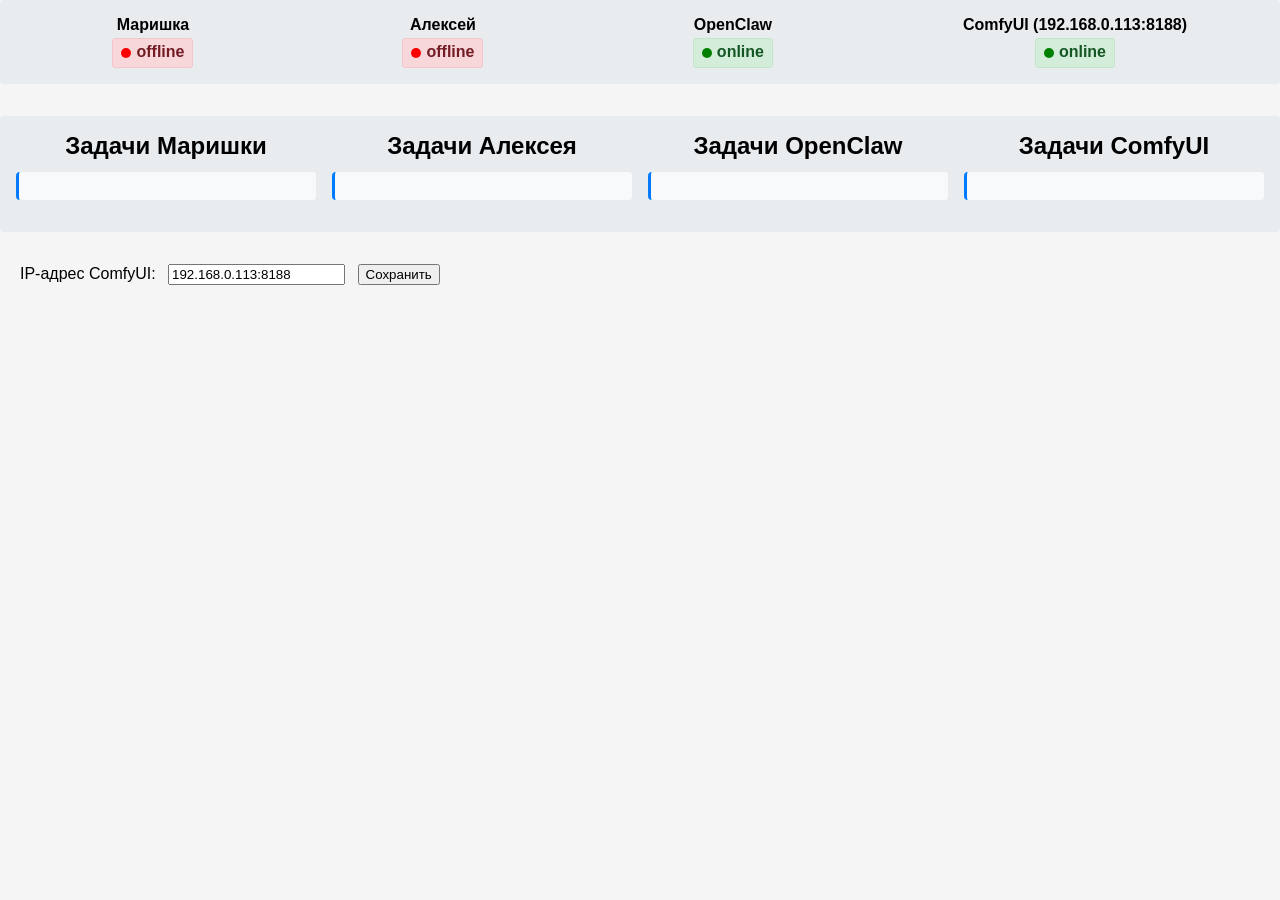
==== commit b2e9f63e: "Switch site to server.py, fix task rendering, update check_comfy_status paths" ====
--- a/index.html
+++ b/index.html
@@ -13,11 +13,15 @@
       <div class="status" id="status-mariska">checking...</div>
     </div>
     <div class="status-item">
+      <div>Алексей</div>
+      <div class="status" id="status-aleksey">checking...</div>
+    </div>
+    <div class="status-item">
       <div>OpenClaw</div>
       <div class="status" id="status-openclaw">checking...</div>
     </div>
     <div class="status-item">
-      <div>ComfyUI</div>
+      <div id="comfyui-label">ComfyUI</div>
       <div class="status" id="status-comfyui">checking...</div>
     </div>
   </div>
@@ -27,6 +31,14 @@
     <div class="status-item">
       <div class="info">
         <h2>Задачи Маришки</h2>
+      </div>
+      <div class="tasks-section">
+        <div class="tasks"></div>
+      </div>
+    </div>
+    <div class="status-item">
+      <div class="info">
+        <h2>Задачи Алексея</h2>
       </div>
       <div class="tasks-section">
         <div class="tasks"></div>
@@ -50,6 +62,13 @@
     </div>
   </div>
 
+  <!-- Поле ввода IP адреса ComfyUI -->
+  <div class="comfy-ip-input" style="margin: 20px;">
+    <label for="comfy-ip">IP‑адрес ComfyUI:</label>
+    <input type="text" id="comfy-ip" placeholder="например: 192.168.0.113:8188" style="margin-left: 8px;" />
+    <button id="save-comfy-ip" style="margin-left: 8px;">Сохранить</button>
+  </div>
+
   <script src="js/script.js"></script>
 </body>
 </html>
